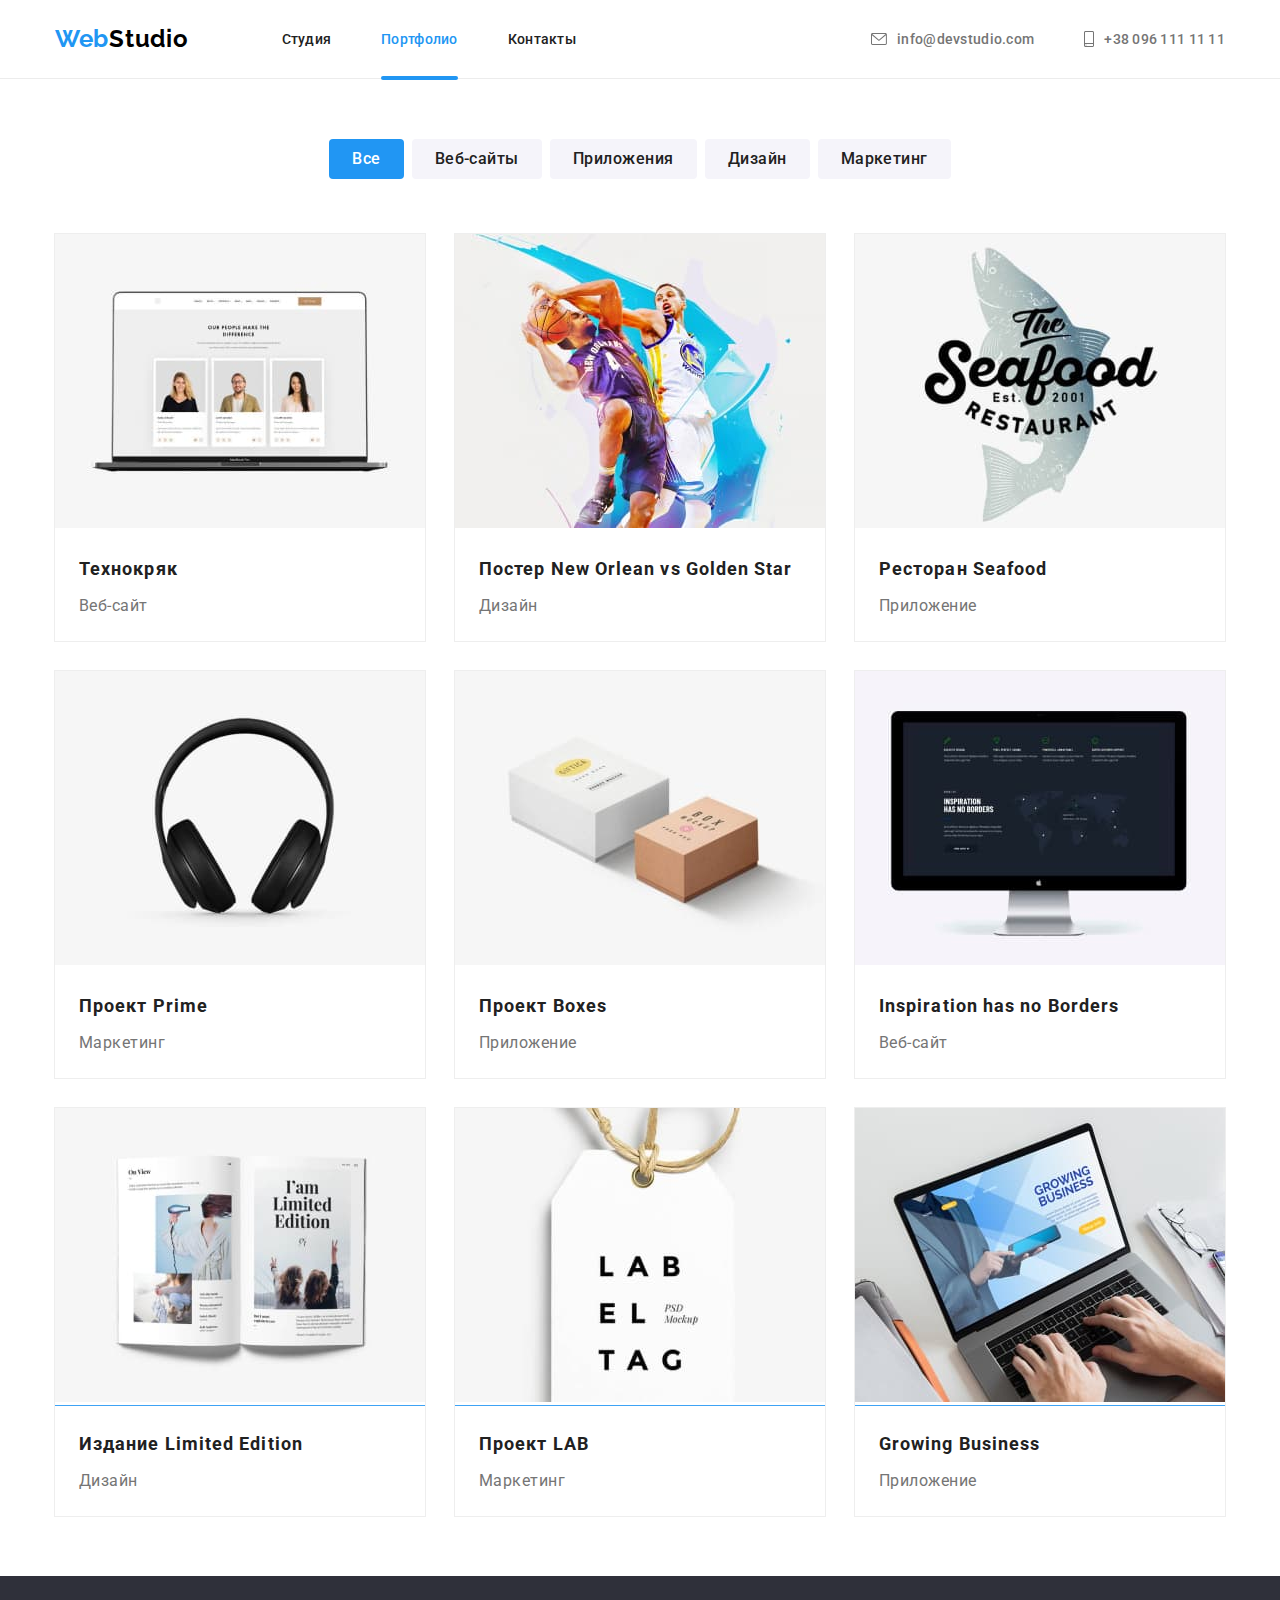
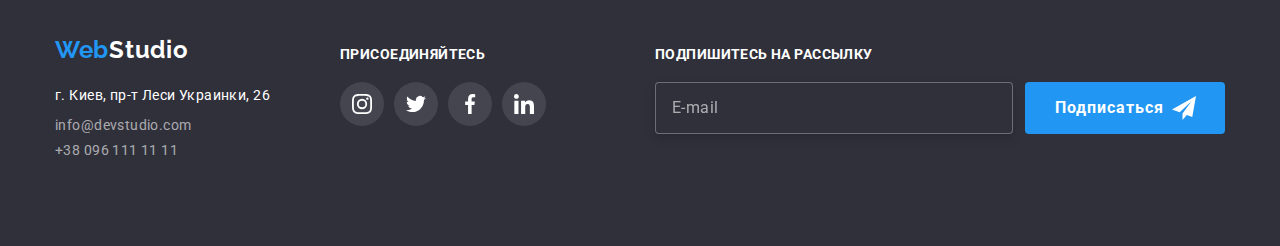
==== portfolio.html @ e80cbb77 "Д/р №8" ====
<!DOCTYPE html>
<html lang="ru">
  <head>
    <meta charset="UTF-8" />
    <meta name="viewport" content="width=device-width, initial-scale=1.0" />
    <link
      href="https://fonts.googleapis.com/css2?family=Raleway:wght@700&family=Roboto:wght@400;500;700;900&display=swap"
      rel="stylesheet"
    />
    <link
      rel="stylesheet"
      href="https://cdnjs.cloudflare.com/ajax/libs/modern-normalize/0.6.0/modern-normalize.min.css"
    />
    <link rel="stylesheet" href="./css/portfolio.min.css" />
    <title>Портфолио</title>
  </head>

  <body>
    <!--HEADER-->
    <header class="header portfolio-header">
      <div class="page-header">
        <div class="container">
          <nav class="main-nav">
            <a class="logo link" href="./index.html" aria-label="Логотип веб студии"><span>Web</span>Studio</a>
            <button type="button" class="menu-button" aria-expanded="false" aria-controls="menu-container" data-menu-button>
              <svg class="menu-button-svg" width="24" height="16" aria-label="Переключатель мобильного меню">
                <use class="icon-cross" href="./images/symbol-defs.svg#icon-close_mbtn"></use>
                <use class="icon-menu" href="./images/symbol-defs.svg#icon-menu_mbtn"></use>
              </svg>
            </button>
            <div class="menu-container" id="menu-container" data-menu>
              <ul class="nav list">
                <li class="nav-item">
                  <a class="nav-link link " href="./index.html">Студия</a>
                </li>
                <li class="nav-item">
                  <a class="nav-link link current" href="">Портфолио</a>
                </li>
                <li class="nav-item">
                  <a class="nav-link link" href="">Контакты</a>
                </li>
              </ul>
    
              <address class="address-container">
                <ul class="address list">
                  <li class="address-item">
                    <a class="address-link link" href="mailto:info@devstudio.com">
                      <svg class="icon" width="16" height="12">
                        <use href="./images/symbol-defs.svg#icon-envelope"></use>
                      </svg>
                      info@devstudio.com</a>
                  </li>
                  <li class="address-item">
                    <a class="address-tel link" href="tel:++380961111111">
                      <svg class="icon" width="10" height="16">
                        <use href="./images/symbol-defs.svg#icon-smartphone"></use>
                      </svg>
                      +38 096 111 11 11</a>
                  </li>
                </ul>
              </address>
            </div>
          </nav>
        </div>
      </div>
    </header>
    <main>
      <section class="filter-section">
        <!-- FILTER -->
        <div class="container">
          <ul class="filter list">
            <li class="filter-item">
              <button
                class="portfolio-filter-button btn filter-active"
                type="button"
              >
                Все
              </button>
            </li>
            <li class="filter-item">
              <button class="portfolio-filter-button btn" type="button">
                Веб-сайты
              </button>
            </li>
            <li class="filter-item">
              <button class="portfolio-filter-button btn" type="button">
                Приложения
              </button>
            </li>
            <li class="filter-item">
              <button class="portfolio-filter-button btn" type="button">
                Дизайн
              </button>
            </li>
            <li class="filter-item">
              <button class="portfolio-filter-button btn" type="button">
                Маркетинг
              </button>
            </li>
          </ul>

          <!-- PORTFOLIO PROJECTS -->

          <ul class="portfolio-list list">
            <li class="portfolio-item">
              <a class="portfolio-link link " href="">
                <div class="portfolio-thumb">
                  <picture>
                    <source srcset="./images/portfolio/img_1-desctop.jpg 1x, ./images/portfolio/img_1-desctop@2x.jpg 2x"
                      media="(min-width: 1200px)">
                   <source srcset="./images/portfolio/img_1-tablet.jpg 1x, ./images/portfolio/img_1-tablet@2x.jpg 2x" media="(min-width: 768px)">
                   <source srcset="./images/portfolio/img_1-mobile.jpg 1x, ./images/portfolio/img_1-mobile@2x.jpg 2x" media="(max-width:768px)">
                    <img  src="./images/portfolio/img_1-mobile.jpg" alt="На мониторе компъютера открыта страница веб-сайта">
                  </picture>
                   <p class="portfolio-overlay">
                    Технокряк это современная площадка распространения
                    коронавируса. Компании используют эту платформу для
                    цифрового шпионажа и атак на защищённые сервера конкурентов.
                  </p>
                </div>
                <div class="project-name">
                  <h2 class="portfolio-project-title">Технокряк</h2>
                  <p class="portfolio-project-description">Веб-сайт</p>
                </div>
              </a>
            </li>
            <li class="portfolio-item">
              <a class=" portfolio-link link" href="">
                <div class="portfolio-thumb">
                  <picture>
                    <source srcset="./images/portfolio/img_2-desctop.jpg 1x, ./images/portfolio/img_2-desctop@2x.jpg 2x"
                      media="(min-width: 1200px)">
                  <source srcset="./images/portfolio/img_2-tablet.jpg 1x, ./images/portfolio/img_2-tablet@2x.jpg 2x"
                      media="(min-width: 768px)">
                  <source srcset="./images/portfolio/img_2-mobile.jpg 1x, ./images/portfolio/img_2-mobile@2x.jpg 2x"
                      media="(max-width:768px)">
                    <img  src="./images/portfolio/img_2-mobile.jpg"
                      alt="Два баскетболиста играют мячом">
                  </picture>
                   <p class="portfolio-overlay">
                    Технокряк это современная площадка распространения
                    коронавируса. Компании используют эту платформу для
                    цифрового шпионажа и атак на защищённые сервера конкурентов.
                  </p>
                </div>
                <div class="project-name">
                  <h2 class="portfolio-project-title">
                    Постер <span lang="en">New Orlean vs Golden Star</span>
                  </h2>
                  <p class="portfolio-project-description">Дизайн</p>
                </div>
              </a>
            </li>
            <li class="portfolio-item">
              <a class=" portfolio-link link" href="">
                <div class="portfolio-thumb">
                  <picture>
                    <source srcset="./images/portfolio/img_3-desctop.jpg 1x, ./images/portfolio/img_3-desctop@2x.jpg 2x"
                      media="(min-width: 1200px)">
                   <source srcset="./images/portfolio/img_3-tablet.jpg 1x, ./images/portfolio/img_3-tablet@2x.jpg 2x"
                      media="(min-width: 768px)">
                   <source srcset="./images/portfolio/img_3-mobile.jpg 1x, ./images/portfolio/img_3-mobile@2x.jpg 2x"
                      media="(max-width:768px)">
                    <img  src="./images/portfolio/img_3-mobile.jpg" alt="Логотип ресторана Морепродукты">
                  </picture>
                  <p class="portfolio-overlay">
                    Технокряк это современная площадка распространения
                    коронавируса. Компании используют эту платформу для
                    цифрового шпионажа и атак на защищённые сервера конкурентов.
                  </p>
                </div>
                <div class="project-name">
                  <h2 class="portfolio-project-title">
                    Ресторан <span lang="en">Seafood</span>
                  </h2>
                  <p class="portfolio-project-description">Приложение</p>
                </div>
              </a>
            </li>
            <li class="portfolio-item">
              <a class=" portfolio-link link" href="">
                <div class="portfolio-thumb">
                  <picture>
                    <source srcset="./images/portfolio/img_4-desctop.jpg 1x, ./images/portfolio/img_4-desctop@2x.jpg 2x"
                      media="(min-width: 1200px)">
                    <source srcset="./images/portfolio/img_4-tablet.jpg 1x, ./images/portfolio/img_4-tablet@2x.jpg 2x"
                      media="(min-width: 768px)">
                    <source srcset="./images/portfolio/img_4-mobile.jpg 1x, ./images/portfolio/img_4-mobile@2x.jpg 2x"
                      media="(max-width:768px)">
                    <img  src="./images/portfolio/img_4-mobile.jpg" alt="Наушники">
                  </picture>
                  <p class="portfolio-overlay">
                    Технокряк это современная площадка распространения
                    коронавируса. Компании используют эту платформу для
                    цифрового шпионажа и атак на защищённые сервера конкурентов.
                  </p>
                </div>
                <div class="project-name">
                  <h2 class="portfolio-project-title">
                    Проект <span lang="en">Prime</span>
                  </h2>
                  <p class="portfolio-project-description">Маркетинг</p>
                </div>
              </a>
            </li>
            <li class="portfolio-item">
              <a class=" portfolio-link link" href="">
                <div class="portfolio-thumb">
                  <picture>
                    <source srcset="./images/portfolio/img_5-desctop.jpg 1x, ./images/portfolio/img_5-desctop@2x.jpg 2x"
                      media="(min-width: 1200px)">
                  <source srcset="./images/portfolio/img_5-tablet.jpg 1x, ./images/portfolio/img_5-tablet@2x.jpg 2x"
                      media="(min-width: 768px)">
                   <source srcset="./images/portfolio/img_5-mobile.jpg 1x, ./images/portfolio/img_5-mobile@2x.jpg 2x"
                      media="(max-width:768px)">
                    <img  src="./images/portfolio/img_5-mobile.jpg" alt="Одна белая коробка и одна бежевая коробка">
                  </picture>
                  <p class="portfolio-overlay">
                    Технокряк это современная площадка распространения
                    коронавируса. Компании используют эту платформу для
                    цифрового шпионажа и атак на защищённые сервера конкурентов.
                  </p>
                </div>
                <div class="project-name">
                  <h2 class="portfolio-project-title">
                    Проект <span lang="en">Boxes</span>
                  </h2>
                  <p class="portfolio-project-description">Приложение</p>
                </div>
              </a>
            </li>
            <li class="portfolio-item">
              <a class=" portfolio-link link" href="">
                <div class="portfolio-thumb">
                  <picture>
                    <source srcset="./images/portfolio/img_6-desctop.jpg 1x, ./images/portfolio/img_6-desctop@2x.jpg 2x"
                      media="(min-width: 1200px)">
                   <source srcset="./images/portfolio/img_6-tablet.jpg 1x, ./images/portfolio/img_6-tablet@2x.jpg 2x"
                      media="(min-width: 768px)">
                    <source srcset="./images/portfolio/img_6-mobile.jpg 1x, ./images/portfolio/img_6-mobile@2x.jpg 2x"
                      media="(max-width:768px)">
                    <img  src="./images/portfolio/img_6-mobile.jpg" alt="На мониторе открыта страница веб-сайта Вдохновение не имеет границ">
                  </picture>
                  <p class="portfolio-overlay">
                    Технокряк это современная площадка распространения
                    коронавируса. Компании используют эту платформу для
                    цифрового шпионажа и атак на защищённые сервера конкурентов.
                  </p>
                </div>
                <div class="project-name">
                  <h2 class="portfolio-project-title">
                    <span lang="en">Inspiration has no Borders</span>
                  </h2>
                  <p class="portfolio-project-description">Веб-сайт</p>
                </div>
              </a>
            </li>
            <li class="portfolio-item">
              <a class=" portfolio-link link" href="">
                <div class="portfolio-thumb">
                  <picture>
                    <source srcset="./images/portfolio/img_7-desctop.jpg 1x, ./images/portfolio/img_7-desctop@2x.jpg 2x"
                      media="(min-width: 1200px)">
                  <source srcset="./images/portfolio/img_7-tablet.jpg 1x, ./images/portfolio/img_7-tablet@2x.jpg 2x"
                      media="(min-width: 768px)">
                     <source srcset="./images/portfolio/img_7-mobile.jpg 1x, ./images/portfolio/img_7-mobile@2x.jpg 2x"
                      media="(max-width:768px)">
                    <img  src="./images/portfolio/img_7-mobile.jpg"
                      alt="Фотография журнала Лимитид Эдишин">
                  </picture>
                 <p class="portfolio-overlay">
                    Технокряк это современная площадка распространения
                    коронавируса. Компании используют эту платформу для
                    цифрового шпионажа и атак на защищённые сервера конкурентов.
                  </p>
                </div>
                <div class="project-name">
                  <h2 class="portfolio-project-title">
                    Издание <span lang="en">Limited Edition</span>
                  </h2>
                  <p class="portfolio-project-description">Дизайн</p>
                </div>
              </a>
            </li>
            <li class="portfolio-item">
              <a class=" portfolio-link link" href="">
                <div class="portfolio-thumb">
                  <picture>
                    <source srcset="./images/portfolio/img_8-desctop.jpg 1x, ./images/portfolio/img_8-desctop@2x.jpg 2x"
                      media="(min-width: 1200px)">
                 <source srcset="./images/portfolio/img_8-tablet.jpg 1x, ./images/portfolio/img_8-tablet@2x.jpg 2x"
                      media="(min-width: 768px)">
                 <source srcset="./images/portfolio/img_8-mobile.jpg 1x, ./images/portfolio/img_8-mobile@2x.jpg 2x"
                      media="(max-width:768px)">
                    <img  src="./images/portfolio/img_8-mobile.jpg" alt="Фото ярлыка">
                  </picture>
                 <p class="portfolio-overlay">
                    Технокряк это современная площадка распространения
                    коронавируса. Компании используют эту платформу для
                    цифрового шпионажа и атак на защищённые сервера конкурентов.
                  </p>
                </div>
                <div class="project-name">
                  <h2 class="portfolio-project-title">
                    Проект <span lang="en">LAB</span>
                  </h2>
                  <p class="portfolio-project-description">Маркетинг</p>
                </div>
              </a>
            </li>
            <li class="portfolio-item">
              <a class=" portfolio-link link" href="">
                <div class="portfolio-thumb">
                  <picture>
                    <source srcset="./images/portfolio/img_9-desctop.jpg 1x, ./images/portfolio/img_9-desctop@2x.jpg 2x"
                      media="(min-width: 1200px)">
                     <source srcset="./images/portfolio/img_9-tablet.jpg 1x, ./images/portfolio/img_9-tablet@2x.jpg 2x"
                      media="(min-width: 768px)">
                      <source srcset="./images/portfolio/img_9-mobile.jpg 1x, ./images/portfolio/img_9-mobile@2x.jpg 2x"
                      media="(max-width:768px)">
                    <img  src="./images/portfolio/img_9-mobile.jpg" alt="На мониторе компъютера открыто приложение Растущий бизнес">
                  </picture>
                  <p class="portfolio-overlay">
                    Технокряк это современная площадка распространения
                    коронавируса. Компании используют эту платформу для
                    цифрового шпионажа и атак на защищённые сервера конкурентов.
                  </p>
                </div>
                <div class="project-name">
                  <h2 class="portfolio-project-title">
                    <span lang="en">Growing Business</span>
                  </h2>
                  <p class="portfolio-project-description">Приложение</p>
                </div>
              </a>
            </li>
          </ul>
        </div>
      </section>
    </main>
    <!--FOOTER-->
  <footer>
    <div class="container">
      <div class="footer-div">
        <div class="footer-nav-link">
          <div class="footer-nav">
            <a class="logo link dark-theme" href="./index.html" aria-label="Логотип веб студии"><span>Web</span>Studio</a>
            <address>
              <ul class="address list">
                <li class="address-item">
                  <a class="footer-link link" href="https://goo.gl/maps/gXveK7PFbbYiNWqy9" target="_blank">г. Киев, пр-т
                    Леси Украинки, 26</a>
                </li>
                <li class="address-item">
                  <a class="footer-link-mail link" href="mailto:info@devstudio.com">info@devstudio.com</a>
                </li>
                <li class="address-item">
                  <a class="footer-link-tel link" href="tel:++380961111111">+38 096 111 11 11</a>
                </li>
              </ul>
            </address>
          </div>
          <div class="footer-div-link">
            <p class="footer-description">присоединяйтесь</p>
            <ul class="social-list list">
              <li class="social-item">
                <a class="social-link" href="">
                  <svg width="20" height="20">
                    <use href="./images/symbol-defs.svg#icon-instagram"></use>
                  </svg>
                </a>
              </li>
              <li class="social-item">
                <a class="social-link" href="">
                  <svg width="20" height="20">
                    <use href="./images/symbol-defs.svg#icon-twitter"></use>
                  </svg>
                </a>
              </li>
              <li class="social-item">
                <a class="social-link" href="">
                  <svg width="20" height="20">
                    <use href="./images/symbol-defs.svg#icon-facebook"></use>
                  </svg>
                </a>
              </li>
              <li class="social-item">
                <a class="social-link" href="">
                  <svg width="20" height="20">
                    <use href="./images/symbol-defs.svg#icon-linkedin"></use>
                  </svg>
                </a>
              </li>
            </ul>
          </div>
        </div>
        <div class="footer-div-form">
          <p class="footer-description">Подпишитесь на рассылку</p>
          <form class="footer-form">
            <label class="footer-email-label">
              <input type="email" class="footer-form-email" name="mail" placeholder="E-mail" required /></label>
            <button class="footer-button btn" type="submit">
              Подписаться
              <svg class="footer-button-svg" width="24" height="24">
                <use href="./images/symbol-defs.svg#icon-icon-send"></use>
              </svg>
            </button>
          </form>
        </div>
      </div>
    </div>
  </footer>
    <script src="./js/menu.js"></script>
 
  </body>
</html>
---- css/portfolio.min.css ----
.visually-hidden{position:absolute;width:1px;height:1px;margin:-1px;border:0;padding:0;clip:rect(0 0 0 0);overflow:hidden}*,*::before,*::after{margin:0;padding:0}body{background-color:#fff;color:#757575;font-family:"Roboto",sans-serif;font-style:normal;letter-spacing:0.03em;font-size:14px;min-width:480px}.list{list-style:none;margin:0}.link{text-decoration:none}.address{font-style:normal}.backdrop.is-hidden{opacity:0;pointer-events:none;visibility:hidden}.container{padding-right:15px;padding-left:15px;margin:0 auto}@media screen and (min-width: 480px){.container{width:480px}}@media screen and (min-width: 768px){.container{width:768px}}@media screen and (min-width: 1200px){.container{min-width:1200px}}.logo{color:#000;font-family:"Raleway",sans-serif;font-weight:700;font-size:24px;line-height:1.177;letter-spacing:0.03em;transition:color 250ms cubic-bezier(0.4, 0, 0.2, 1)}@media screen and (max-width: 1199px){.logo{padding:16px 0px}}.logo:hover{color:#2196f3}.logo span{color:#2196f3}.menu-button{display:flex;margin:0;padding:10px 8px;width:40px;height:40px;border:none;justify-content:center;align-items:center;background-color:transparent}@media screen and (min-width: 768px){.menu-button{display:none}}.menu-button:hover .menu-button-svg{fill:#2196f3}.menu-button .icon-cross{display:none}.menu-button.is-open .icon-cross{display:block}.menu-button.is-open .icon-menu{display:none}.menu-container{background-color:#fff}@media screen and (max-width: 767px){.menu-container{display:none;position:absolute;top:100%;left:0;width:100%}.menu-container.is-open{display:block;text-align:center;padding-top:60px;padding-bottom:60px;z-index:1;border-top:1px solid #ececec;box-shadow:0px 4px 8px rgba(0,0,0,0.04),0px 2px 4px rgba(0,0,0,0.08),0px 1px 3px rgba(0,0,0,0.16)}}@media screen and (min-width: 768px){.menu-container{display:flex;justify-content:space-between;flex-grow:1}}.social-list{display:flex;justify-content:center;align-items:center}.footer-div .social-list{padding:0;margin:0}.social-item:not(:last-child){margin-right:10px}.footer-div .social-item{--color4: #fff;background-color:rgba(255,255,255,0.1);border-radius:50%;margin-bottom:60px}.social-link{display:flex;justify-content:center;align-items:center;cursor:pointer;width:44px;height:44px;padding:12px;border-radius:50%;transition:background-color 250ms cubic-bezier(0.4, 0, 0.2, 1)}.social-link:hover,.social-link:focus{background-color:#2196f3;--color4: #fff}.btn{display:inline-block;border:1px solid transparent;border-radius:4px;font-family:"Roboto",sans-serif;font-style:normal;font-size:16px;text-align:center;cursor:pointer}.hero-button{padding:10px 32px}.hero-button,.footer-button,.modal-button{min-width:200px;color:#fff;background-color:#2196f3;font-weight:700;line-height:1.875;letter-spacing:0.06em}.footer-button{padding:10px 28px 10px 29px;position:relative;text-align:left}.footer-button-svg{position:absolute;top:13px;right:28px}.modal-button{padding:10px 55px 10px 56px;border:none;box-shadow:0px 4px 4px rgba(0,0,0,0.15)}.portfolio-filter-button{padding:6px 22px;color:#212121;background-color:#f5f4fa;font-weight:500;line-height:1.625;text-align:center;letter-spacing:0.03em;transition:background-color 250ms cubic-bezier(0.4, 0, 0.2, 1),color 250ms cubic-bezier(0.4, 0, 0.2, 1)}.portfolio-filter-button:hover,.portfolio-filter-button:focus{color:#fff;background-color:#2196f3}.filter-active{color:#fff;background-color:#2196f3}.portfolio-header{border-bottom:1px solid #ececec}.page-header{position:relative}@media screen and (min-width: 768px){.page-header{display:flex;padding-bottom:10px;padding-top:10px}}@media screen and (min-width: 1200px){.page-header{padding-bottom:25px;padding-top:25px}}.main-nav{display:flex;justify-content:space-between;align-items:center}@media screen and (min-width: 768px){.nav{display:flex;align-items:center;margin-left:88px}}@media screen and (min-width: 768px) and (min-width: 1199px){.nav{margin-left:93px}}.nav-link{position:relative;color:#212121;font-weight:500;line-height:1.177;letter-spacing:0.02em;transition:color 250ms cubic-bezier(0.4, 0, 0.2, 1)}.nav-link:focus,.nav-link:hover{color:#2196f3;--color3: #2196f3}@media screen and (max-width: 767px){.nav-link{font-size:18px}}@media screen and (min-width: 768px){.nav-link{font-size:14px}}@media screen and (max-width: 767px){.nav-item{margin-bottom:40px}.nav-item:last-child{margin-bottom:0}}@media screen and (min-width: 768px){.nav-item{margin-right:50px}.nav-item:last-child{margin-right:0}}@media screen and (max-width: 767px){.address-container{padding-top:60px}}@media screen and (max-width: 767px){.address-item{margin-bottom:16px}.address-item:last-child{margin-bottom:0}}@media screen and (min-width: 768px) and (max-width: 1199px){.address-item:not(:last-child){margin-bottom:10px}}.icon{margin-right:10px}.nav-link.current::after{content:'';position:absolute;left:0;bottom:0;display:block;width:100%;height:4px;background-color:#2196f3;border-radius:2px}@media screen and (min-width: 768px){.nav-link.current::after{top:45px}}.nav .link.current{color:#2196f3;--color3: #2196f3}@media screen and (min-width: 1199px){.address-container{margin-left:auto}.page-header .address{font-style:normal;display:flex}.page-header .address-item+.address-item{margin-left:50px}.footer-div .address-item:not(:last-child){margin-bottom:9px}}.address-link,.address-tel{color:#757575;font-weight:500;line-height:1.177;letter-spacing:0.02em;transition:color 250ms cubic-bezier(0.4, 0, 0.2, 1)}@media screen and (min-width: 1199px){.address-link,.address-tel{display:flex;align-items:center}}.address-link:focus,.address-link:hover,.address-tel:focus,.address-tel:hover{color:#2196f3;--color3: #2196f3}@media screen and (max-width: 767px){.address-link,.address-tel{font-size:18px}}@media screen and (min-width: 768px) and (max-width: 1199px){.address-link,.address-tel{font-size:12px}}.filter-section{padding-top:60px}.filter{display:flex;flex-wrap:wrap;margin-bottom:40px}@media screen and (min-width: 768px){.filter{justify-content:center}}.filter-item:not(:last-child){margin-right:8px}.filter-item{margin-bottom:15px}.filter-item:last-child,.filter-item:nth-last-child(2){margin-bottom:0}.filter-section{padding-top:60px;padding-bottom:60px}.portfolio-list{text-align:center}@media screen and (min-width: 768px){.portfolio-list{display:flex;flex-wrap:wrap;justify-content:space-between}}@media screen and (min-width: 768px) and (min-width: 768px) and (max-width: 1199px){.portfolio-list{margin:-15px}}.portfolio-thumb{position:relative;overflow:hidden}.portfolio-item{outline:1px solid #eee}@media screen and (max-width: 768px){.portfolio-item:not(:last-child){margin-bottom:30px}}@media screen and (min-width: 768px) and (max-width: 1199px){.portfolio-item{flex-basis:calc((100% - 4 * 15px) / 2);margin:15px}}@media screen and (min-width: 1200px){.portfolio-item:not(:nth-child(3n)){margin-right:30px}.portfolio-item:not(:nth-last-child(-n+3)){margin-bottom:30px}}.portfolio-project-title{margin-bottom:4px;color:#212121;font-weight:700;font-size:18px;line-height:2;letter-spacing:0.06em}.portfolio-project-description{color:#757575;font-weight:400;font-size:16px;line-height:1.875;letter-spacing:0.03em}.portfolio-overlay{position:absolute;left:0;bottom:0;display:block;width:100%;height:102%;background-color:rgba(33,150,243,0.9);padding:63px 24px;font-size:18px;line-height:1.556;letter-spacing:0.03em;color:#fff;transform:translateY(100%);transition:transform 500ms cubic-bezier(0.4, 0, 0.2, 1),opacity 250ms cubic-bezier(0.4, 0, 0.2, 1)}.portfolio-link{display:block;transition:box-shadow 250ms cubic-bezier(0.4, 0, 0.2, 1)}.portfolio-link:hover,.portfolio-link:focus{box-shadow:0px 1px 1px rgba(0,0,0,0.12),0px 4px 4px rgba(0,0,0,0.06),1px 4px 6px rgba(0,0,0,0.16)}.portfolio-link:hover .portfolio-overlay{transform:translateY(0)}.project-name{text-align:left;padding:20px 24px}footer{background-color:#2f303a}.footer-div{text-align:center;padding-top:60px;padding-bottom:60px}@media screen and (min-width: 1200px){.footer-div{display:flex}}.footer-div .logo{display:inline-block;margin-bottom:20px}@media screen and (max-width: 1199px){.footer-nav{padding-bottom:60px}}@media screen and (min-width: 1200px){.footer-nav{margin-right:70px}}.dark-theme{color:#fff}.footer-div-link{padding-top:10px}@media screen and (min-width: 768px) and (max-width: 1199px){.footer-div-link{padding-top:30px}}.footer-link{color:#fff;font-weight:400;line-height:1.714;transition:color 250ms cubic-bezier(0.4, 0, 0.2, 1)}.footer-link:hover,.footer-link:focus{color:#2196f3}.footer-link-mail,.footer-link-tel{color:rgba(255,255,255,0.6);transition:color 250ms cubic-bezier(0.4, 0, 0.2, 1)}.footer-link-mail:hover,.footer-link-mail:focus,.footer-link-tel:hover,.footer-link-tel:focus{color:#2196f3}.footer-description{font-weight:700;font-size:14px;line-height:1.143;letter-spacing:0.03em;text-transform:uppercase;color:#fff;margin-bottom:20px}@media screen and (min-width: 1200px){.footer-description{text-align:left}}@media screen and (min-width: 1200px){.footer-div-form{margin-left:auto;padding-top:10px}.footer-form{display:flex;align-items:center}}.footer-form-email{padding:15px 16px;width:358px;background-color:#2f303a;border:1px solid rgba(255,255,255,0.3);filter:drop-shadow(0px 4px 4px rgba(0,0,0,0.15));border-radius:4px;margin-right:12px;font-size:16px;line-height:1.25;letter-spacing:0.03em;color:rgba(255,255,255,0.6)}.footer-form-email::placeholder{color:rgba(255,255,255,0.6);font-size:16px}.footer-email-label{display:block}@media screen and (max-width: 1200px){.footer-email-label{margin-bottom:20px}}@media screen and (min-width: 768px){.footer-nav-link{display:flex;justify-content:space-between}}@media screen and (min-width: 768px) and (max-width: 1199px){.footer-nav-link{padding:0px 70px}}@media screen and (min-width: 1200px){.footer-nav-link{text-align:left}}
/*# sourceMappingURL=portfolio.min.css.map */
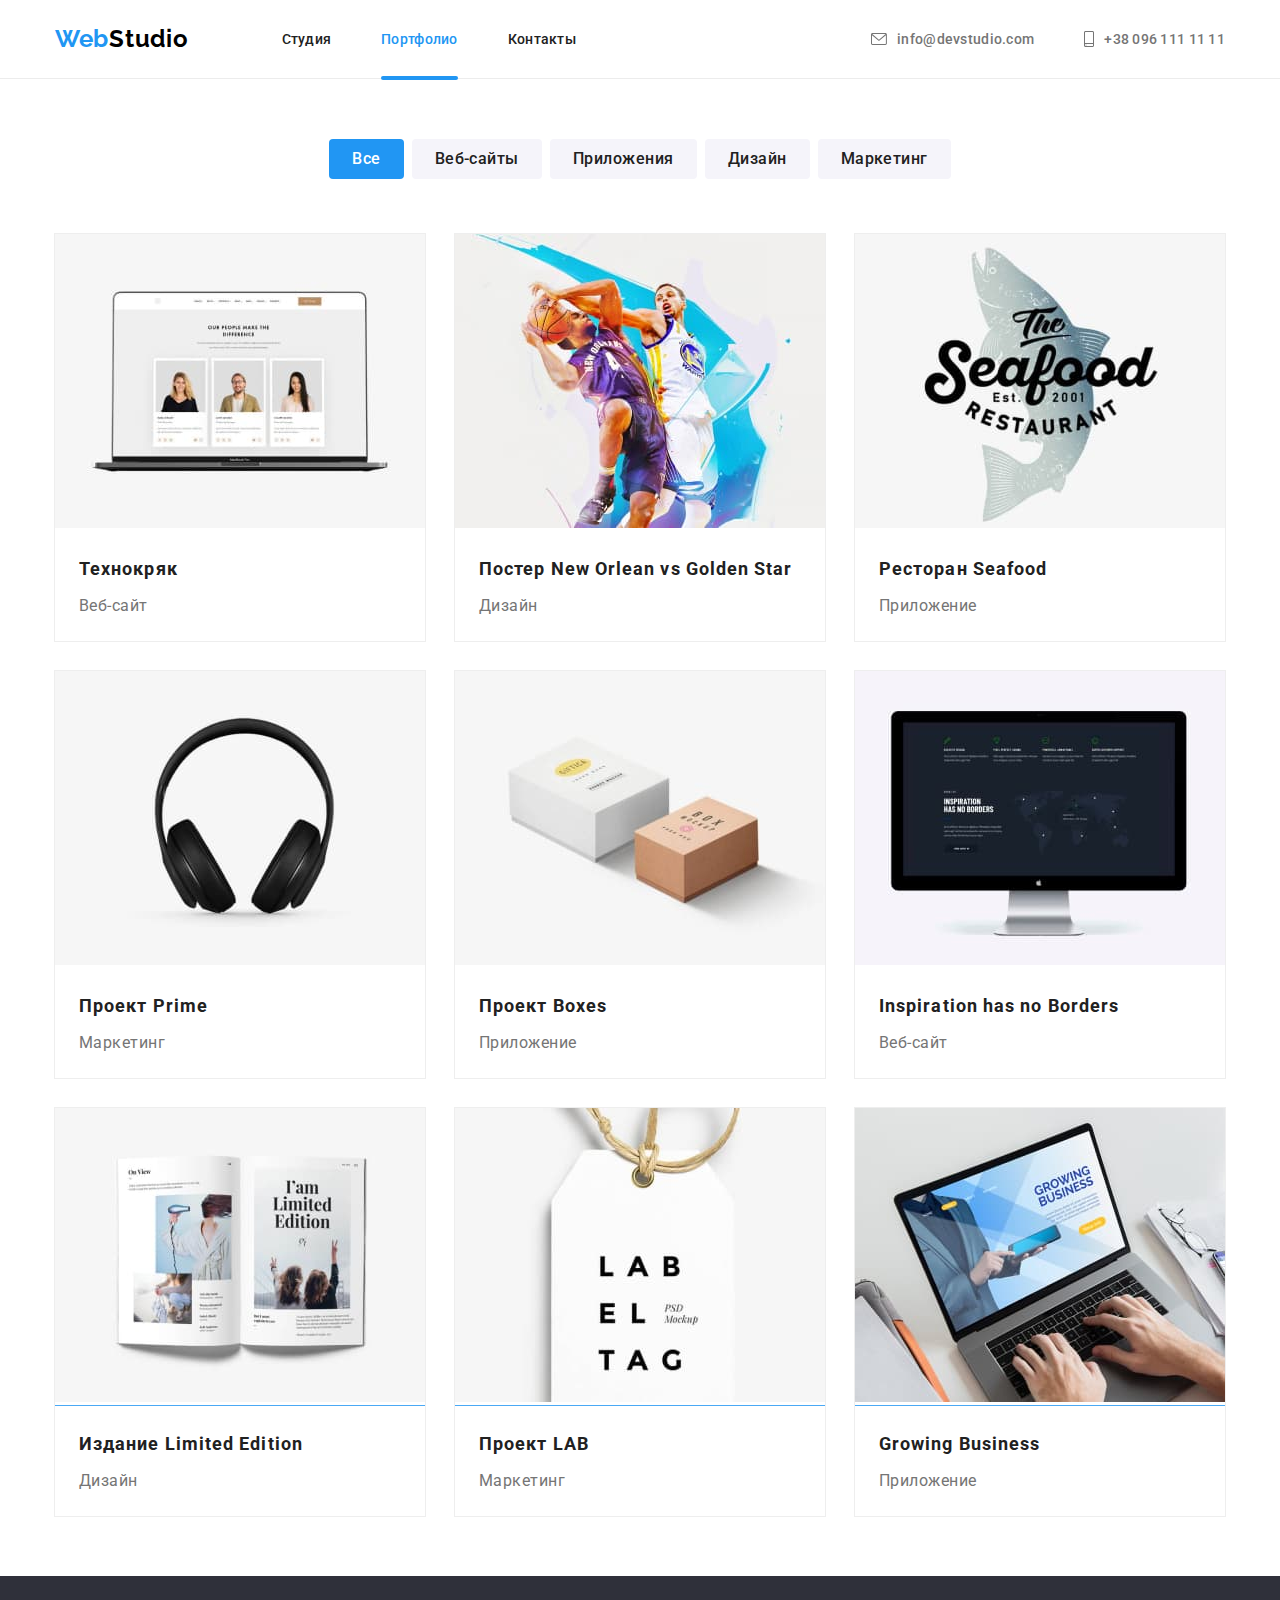
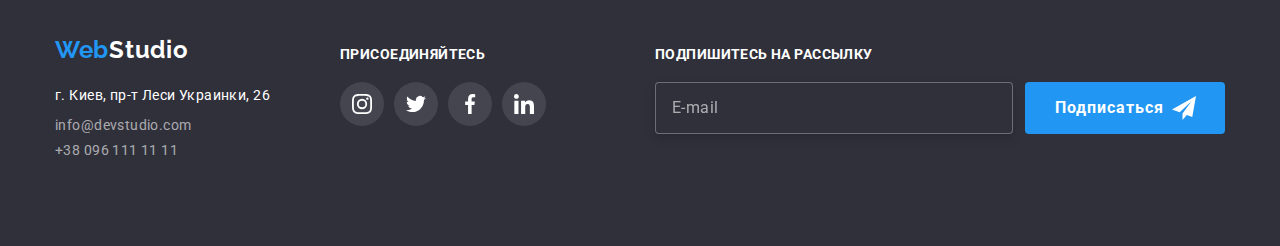
==== commit c94378d0: "Исправление ошибок в д/р №8" ====
--- a/portfolio.html
+++ b/portfolio.html
@@ -110,7 +110,7 @@
                       media="(min-width: 1200px)">
                    <source srcset="./images/portfolio/img_1-tablet.jpg 1x, ./images/portfolio/img_1-tablet@2x.jpg 2x" media="(min-width: 768px)">
                    <source srcset="./images/portfolio/img_1-mobile.jpg 1x, ./images/portfolio/img_1-mobile@2x.jpg 2x" media="(max-width:768px)">
-                    <img  src="./images/portfolio/img_1-mobile.jpg" alt="На мониторе компъютера открыта страница веб-сайта">
+                    <img  class="portfilio-img" src="./images/portfolio/img_1-mobile.jpg" alt="На мониторе компъютера открыта страница веб-сайта">
                   </picture>
                    <p class="portfolio-overlay">
                     Технокряк это современная площадка распространения
@@ -134,7 +134,7 @@
                       media="(min-width: 768px)">
                   <source srcset="./images/portfolio/img_2-mobile.jpg 1x, ./images/portfolio/img_2-mobile@2x.jpg 2x"
                       media="(max-width:768px)">
-                    <img  src="./images/portfolio/img_2-mobile.jpg"
+                    <img  class="portfilio-img" src="./images/portfolio/img_2-mobile.jpg"
                       alt="Два баскетболиста играют мячом">
                   </picture>
                    <p class="portfolio-overlay">
@@ -161,7 +161,7 @@
                       media="(min-width: 768px)">
                    <source srcset="./images/portfolio/img_3-mobile.jpg 1x, ./images/portfolio/img_3-mobile@2x.jpg 2x"
                       media="(max-width:768px)">
-                    <img  src="./images/portfolio/img_3-mobile.jpg" alt="Логотип ресторана Морепродукты">
+                    <img  class="portfilio-img" src="./images/portfolio/img_3-mobile.jpg" alt="Логотип ресторана Морепродукты">
                   </picture>
                   <p class="portfolio-overlay">
                     Технокряк это современная площадка распространения
@@ -187,7 +187,7 @@
                       media="(min-width: 768px)">
                     <source srcset="./images/portfolio/img_4-mobile.jpg 1x, ./images/portfolio/img_4-mobile@2x.jpg 2x"
                       media="(max-width:768px)">
-                    <img  src="./images/portfolio/img_4-mobile.jpg" alt="Наушники">
+                    <img  class="portfilio-img" src="./images/portfolio/img_4-mobile.jpg" alt="Наушники">
                   </picture>
                   <p class="portfolio-overlay">
                     Технокряк это современная площадка распространения
@@ -213,7 +213,7 @@
                       media="(min-width: 768px)">
                    <source srcset="./images/portfolio/img_5-mobile.jpg 1x, ./images/portfolio/img_5-mobile@2x.jpg 2x"
                       media="(max-width:768px)">
-                    <img  src="./images/portfolio/img_5-mobile.jpg" alt="Одна белая коробка и одна бежевая коробка">
+                    <img  class="portfilio-img" src="./images/portfolio/img_5-mobile.jpg" alt="Одна белая коробка и одна бежевая коробка">
                   </picture>
                   <p class="portfolio-overlay">
                     Технокряк это современная площадка распространения
@@ -239,7 +239,7 @@
                       media="(min-width: 768px)">
                     <source srcset="./images/portfolio/img_6-mobile.jpg 1x, ./images/portfolio/img_6-mobile@2x.jpg 2x"
                       media="(max-width:768px)">
-                    <img  src="./images/portfolio/img_6-mobile.jpg" alt="На мониторе открыта страница веб-сайта Вдохновение не имеет границ">
+                    <img  class="portfilio-img" src="./images/portfolio/img_6-mobile.jpg" alt="На мониторе открыта страница веб-сайта Вдохновение не имеет границ">
                   </picture>
                   <p class="portfolio-overlay">
                     Технокряк это современная площадка распространения
@@ -265,7 +265,7 @@
                       media="(min-width: 768px)">
                      <source srcset="./images/portfolio/img_7-mobile.jpg 1x, ./images/portfolio/img_7-mobile@2x.jpg 2x"
                       media="(max-width:768px)">
-                    <img  src="./images/portfolio/img_7-mobile.jpg"
+                    <img  class="portfilio-img" src="./images/portfolio/img_7-mobile.jpg"
                       alt="Фотография журнала Лимитид Эдишин">
                   </picture>
                  <p class="portfolio-overlay">
@@ -292,7 +292,7 @@
                       media="(min-width: 768px)">
                  <source srcset="./images/portfolio/img_8-mobile.jpg 1x, ./images/portfolio/img_8-mobile@2x.jpg 2x"
                       media="(max-width:768px)">
-                    <img  src="./images/portfolio/img_8-mobile.jpg" alt="Фото ярлыка">
+                    <img  class="portfilio-img" src="./images/portfolio/img_8-mobile.jpg" alt="Фото ярлыка">
                   </picture>
                  <p class="portfolio-overlay">
                     Технокряк это современная площадка распространения
@@ -318,7 +318,7 @@
                       media="(min-width: 768px)">
                       <source srcset="./images/portfolio/img_9-mobile.jpg 1x, ./images/portfolio/img_9-mobile@2x.jpg 2x"
                       media="(max-width:768px)">
-                    <img  src="./images/portfolio/img_9-mobile.jpg" alt="На мониторе компъютера открыто приложение Растущий бизнес">
+                    <img class="portfilio-img"  src="./images/portfolio/img_9-mobile.jpg" alt="На мониторе компъютера открыто приложение Растущий бизнес">
                   </picture>
                   <p class="portfolio-overlay">
                     Технокряк это современная площадка распространения
--- a/css/portfolio.min.css
+++ b/css/portfolio.min.css
@@ -1,2 +1,2 @@
-.visually-hidden{position:absolute;width:1px;height:1px;margin:-1px;border:0;padding:0;clip:rect(0 0 0 0);overflow:hidden}*,*::before,*::after{margin:0;padding:0}body{background-color:#fff;color:#757575;font-family:"Roboto",sans-serif;font-style:normal;letter-spacing:0.03em;font-size:14px;min-width:480px}.list{list-style:none;margin:0}.link{text-decoration:none}.address{font-style:normal}.backdrop.is-hidden{opacity:0;pointer-events:none;visibility:hidden}.container{padding-right:15px;padding-left:15px;margin:0 auto}@media screen and (min-width: 480px){.container{width:480px}}@media screen and (min-width: 768px){.container{width:768px}}@media screen and (min-width: 1200px){.container{min-width:1200px}}.logo{color:#000;font-family:"Raleway",sans-serif;font-weight:700;font-size:24px;line-height:1.177;letter-spacing:0.03em;transition:color 250ms cubic-bezier(0.4, 0, 0.2, 1)}@media screen and (max-width: 1199px){.logo{padding:16px 0px}}.logo:hover{color:#2196f3}.logo span{color:#2196f3}.menu-button{display:flex;margin:0;padding:10px 8px;width:40px;height:40px;border:none;justify-content:center;align-items:center;background-color:transparent}@media screen and (min-width: 768px){.menu-button{display:none}}.menu-button:hover .menu-button-svg{fill:#2196f3}.menu-button .icon-cross{display:none}.menu-button.is-open .icon-cross{display:block}.menu-button.is-open .icon-menu{display:none}.menu-container{background-color:#fff}@media screen and (max-width: 767px){.menu-container{display:none;position:absolute;top:100%;left:0;width:100%}.menu-container.is-open{display:block;text-align:center;padding-top:60px;padding-bottom:60px;z-index:1;border-top:1px solid #ececec;box-shadow:0px 4px 8px rgba(0,0,0,0.04),0px 2px 4px rgba(0,0,0,0.08),0px 1px 3px rgba(0,0,0,0.16)}}@media screen and (min-width: 768px){.menu-container{display:flex;justify-content:space-between;flex-grow:1}}.social-list{display:flex;justify-content:center;align-items:center}.footer-div .social-list{padding:0;margin:0}.social-item:not(:last-child){margin-right:10px}.footer-div .social-item{--color4: #fff;background-color:rgba(255,255,255,0.1);border-radius:50%;margin-bottom:60px}.social-link{display:flex;justify-content:center;align-items:center;cursor:pointer;width:44px;height:44px;padding:12px;border-radius:50%;transition:background-color 250ms cubic-bezier(0.4, 0, 0.2, 1)}.social-link:hover,.social-link:focus{background-color:#2196f3;--color4: #fff}.btn{display:inline-block;border:1px solid transparent;border-radius:4px;font-family:"Roboto",sans-serif;font-style:normal;font-size:16px;text-align:center;cursor:pointer}.hero-button{padding:10px 32px}.hero-button,.footer-button,.modal-button{min-width:200px;color:#fff;background-color:#2196f3;font-weight:700;line-height:1.875;letter-spacing:0.06em}.footer-button{padding:10px 28px 10px 29px;position:relative;text-align:left}.footer-button-svg{position:absolute;top:13px;right:28px}.modal-button{padding:10px 55px 10px 56px;border:none;box-shadow:0px 4px 4px rgba(0,0,0,0.15)}.portfolio-filter-button{padding:6px 22px;color:#212121;background-color:#f5f4fa;font-weight:500;line-height:1.625;text-align:center;letter-spacing:0.03em;transition:background-color 250ms cubic-bezier(0.4, 0, 0.2, 1),color 250ms cubic-bezier(0.4, 0, 0.2, 1)}.portfolio-filter-button:hover,.portfolio-filter-button:focus{color:#fff;background-color:#2196f3}.filter-active{color:#fff;background-color:#2196f3}.portfolio-header{border-bottom:1px solid #ececec}.page-header{position:relative}@media screen and (min-width: 768px){.page-header{display:flex;padding-bottom:10px;padding-top:10px}}@media screen and (min-width: 1200px){.page-header{padding-bottom:25px;padding-top:25px}}.main-nav{display:flex;justify-content:space-between;align-items:center}@media screen and (min-width: 768px){.nav{display:flex;align-items:center;margin-left:88px}}@media screen and (min-width: 768px) and (min-width: 1199px){.nav{margin-left:93px}}.nav-link{position:relative;color:#212121;font-weight:500;line-height:1.177;letter-spacing:0.02em;transition:color 250ms cubic-bezier(0.4, 0, 0.2, 1)}.nav-link:focus,.nav-link:hover{color:#2196f3;--color3: #2196f3}@media screen and (max-width: 767px){.nav-link{font-size:18px}}@media screen and (min-width: 768px){.nav-link{font-size:14px}}@media screen and (max-width: 767px){.nav-item{margin-bottom:40px}.nav-item:last-child{margin-bottom:0}}@media screen and (min-width: 768px){.nav-item{margin-right:50px}.nav-item:last-child{margin-right:0}}@media screen and (max-width: 767px){.address-container{padding-top:60px}}@media screen and (max-width: 767px){.address-item{margin-bottom:16px}.address-item:last-child{margin-bottom:0}}@media screen and (min-width: 768px) and (max-width: 1199px){.address-item:not(:last-child){margin-bottom:10px}}.icon{margin-right:10px}.nav-link.current::after{content:'';position:absolute;left:0;bottom:0;display:block;width:100%;height:4px;background-color:#2196f3;border-radius:2px}@media screen and (min-width: 768px){.nav-link.current::after{top:45px}}.nav .link.current{color:#2196f3;--color3: #2196f3}@media screen and (min-width: 1199px){.address-container{margin-left:auto}.page-header .address{font-style:normal;display:flex}.page-header .address-item+.address-item{margin-left:50px}.footer-div .address-item:not(:last-child){margin-bottom:9px}}.address-link,.address-tel{color:#757575;font-weight:500;line-height:1.177;letter-spacing:0.02em;transition:color 250ms cubic-bezier(0.4, 0, 0.2, 1)}@media screen and (min-width: 1199px){.address-link,.address-tel{display:flex;align-items:center}}.address-link:focus,.address-link:hover,.address-tel:focus,.address-tel:hover{color:#2196f3;--color3: #2196f3}@media screen and (max-width: 767px){.address-link,.address-tel{font-size:18px}}@media screen and (min-width: 768px) and (max-width: 1199px){.address-link,.address-tel{font-size:12px}}.filter-section{padding-top:60px}.filter{display:flex;flex-wrap:wrap;margin-bottom:40px}@media screen and (min-width: 768px){.filter{justify-content:center}}.filter-item:not(:last-child){margin-right:8px}.filter-item{margin-bottom:15px}.filter-item:last-child,.filter-item:nth-last-child(2){margin-bottom:0}.filter-section{padding-top:60px;padding-bottom:60px}.portfolio-list{text-align:center}@media screen and (min-width: 768px){.portfolio-list{display:flex;flex-wrap:wrap;justify-content:space-between}}@media screen and (min-width: 768px) and (min-width: 768px) and (max-width: 1199px){.portfolio-list{margin:-15px}}.portfolio-thumb{position:relative;overflow:hidden}.portfolio-item{outline:1px solid #eee}@media screen and (max-width: 768px){.portfolio-item:not(:last-child){margin-bottom:30px}}@media screen and (min-width: 768px) and (max-width: 1199px){.portfolio-item{flex-basis:calc((100% - 4 * 15px) / 2);margin:15px}}@media screen and (min-width: 1200px){.portfolio-item:not(:nth-child(3n)){margin-right:30px}.portfolio-item:not(:nth-last-child(-n+3)){margin-bottom:30px}}.portfolio-project-title{margin-bottom:4px;color:#212121;font-weight:700;font-size:18px;line-height:2;letter-spacing:0.06em}.portfolio-project-description{color:#757575;font-weight:400;font-size:16px;line-height:1.875;letter-spacing:0.03em}.portfolio-overlay{position:absolute;left:0;bottom:0;display:block;width:100%;height:102%;background-color:rgba(33,150,243,0.9);padding:63px 24px;font-size:18px;line-height:1.556;letter-spacing:0.03em;color:#fff;transform:translateY(100%);transition:transform 500ms cubic-bezier(0.4, 0, 0.2, 1),opacity 250ms cubic-bezier(0.4, 0, 0.2, 1)}.portfolio-link{display:block;transition:box-shadow 250ms cubic-bezier(0.4, 0, 0.2, 1)}.portfolio-link:hover,.portfolio-link:focus{box-shadow:0px 1px 1px rgba(0,0,0,0.12),0px 4px 4px rgba(0,0,0,0.06),1px 4px 6px rgba(0,0,0,0.16)}.portfolio-link:hover .portfolio-overlay{transform:translateY(0)}.project-name{text-align:left;padding:20px 24px}footer{background-color:#2f303a}.footer-div{text-align:center;padding-top:60px;padding-bottom:60px}@media screen and (min-width: 1200px){.footer-div{display:flex}}.footer-div .logo{display:inline-block;margin-bottom:20px}@media screen and (max-width: 1199px){.footer-nav{padding-bottom:60px}}@media screen and (min-width: 1200px){.footer-nav{margin-right:70px}}.dark-theme{color:#fff}.footer-div-link{padding-top:10px}@media screen and (min-width: 768px) and (max-width: 1199px){.footer-div-link{padding-top:30px}}.footer-link{color:#fff;font-weight:400;line-height:1.714;transition:color 250ms cubic-bezier(0.4, 0, 0.2, 1)}.footer-link:hover,.footer-link:focus{color:#2196f3}.footer-link-mail,.footer-link-tel{color:rgba(255,255,255,0.6);transition:color 250ms cubic-bezier(0.4, 0, 0.2, 1)}.footer-link-mail:hover,.footer-link-mail:focus,.footer-link-tel:hover,.footer-link-tel:focus{color:#2196f3}.footer-description{font-weight:700;font-size:14px;line-height:1.143;letter-spacing:0.03em;text-transform:uppercase;color:#fff;margin-bottom:20px}@media screen and (min-width: 1200px){.footer-description{text-align:left}}@media screen and (min-width: 1200px){.footer-div-form{margin-left:auto;padding-top:10px}.footer-form{display:flex;align-items:center}}.footer-form-email{padding:15px 16px;width:358px;background-color:#2f303a;border:1px solid rgba(255,255,255,0.3);filter:drop-shadow(0px 4px 4px rgba(0,0,0,0.15));border-radius:4px;margin-right:12px;font-size:16px;line-height:1.25;letter-spacing:0.03em;color:rgba(255,255,255,0.6)}.footer-form-email::placeholder{color:rgba(255,255,255,0.6);font-size:16px}.footer-email-label{display:block}@media screen and (max-width: 1200px){.footer-email-label{margin-bottom:20px}}@media screen and (min-width: 768px){.footer-nav-link{display:flex;justify-content:space-between}}@media screen and (min-width: 768px) and (max-width: 1199px){.footer-nav-link{padding:0px 70px}}@media screen and (min-width: 1200px){.footer-nav-link{text-align:left}}
+.visually-hidden{position:absolute;width:1px;height:1px;margin:-1px;border:0;padding:0;clip:rect(0 0 0 0);overflow:hidden}*,*::before,*::after{margin:0;padding:0}body{background-color:#fff;color:#757575;font-family:"Roboto",sans-serif;font-style:normal;letter-spacing:0.03em;font-size:14px;width:100vw}.list{list-style:none;margin:0}.link{text-decoration:none}.address{font-style:normal}.backdrop.is-hidden{opacity:0;pointer-events:none;visibility:hidden}.container{padding-right:15px;padding-left:15px;margin-left:auto;margin-right:auto}@media screen and (min-width: 480px){.container{width:480px}}@media screen and (min-width: 768px){.container{width:768px}}@media screen and (min-width: 1200px){.container{width:1200px}}.logo{color:#000;font-family:"Raleway",sans-serif;font-weight:700;font-size:24px;line-height:1.177;letter-spacing:0.03em;transition:color 250ms cubic-bezier(0.4, 0, 0.2, 1)}@media screen and (max-width: 1199px){.logo{padding:16px 0px}}.logo:hover{color:#2196f3}.logo span{color:#2196f3}.menu-button{display:flex;margin:0;padding:10px 8px;width:40px;height:40px;border:none;justify-content:center;align-items:center;background-color:transparent}@media screen and (min-width: 768px){.menu-button{display:none}}.menu-button:hover .menu-button-svg{fill:#2196f3}.menu-button .icon-cross{display:none}.menu-button.is-open .icon-cross{display:block}.menu-button.is-open .icon-menu{display:none}.menu-container{background-color:#fff}@media screen and (max-width: 767px){.menu-container{display:none;position:absolute;top:100%;left:0;width:100%}.menu-container.is-open{display:block;width:100vw;text-align:center;padding-top:60px;padding-bottom:60px;z-index:1;border-top:1px solid #ececec;box-shadow:0px 4px 8px rgba(0,0,0,0.04),0px 2px 4px rgba(0,0,0,0.08),0px 1px 3px rgba(0,0,0,0.16)}}@media screen and (min-width: 768px){.menu-container{display:flex;justify-content:space-between;flex-grow:1}}.social-list{display:flex;justify-content:center;align-items:center}.footer-div .social-list{padding:0;margin:0}.social-item:not(:last-child){margin-right:10px}.footer-div .social-item{--color4: #fff;background-color:rgba(255,255,255,0.1);border-radius:50%;margin-bottom:60px}.social-link{display:flex;justify-content:center;align-items:center;cursor:pointer;width:44px;height:44px;padding:12px;border-radius:50%;transition:background-color 250ms cubic-bezier(0.4, 0, 0.2, 1)}.social-link:hover,.social-link:focus{background-color:#2196f3;--color4: #fff}.btn{display:inline-block;border:1px solid transparent;border-radius:4px;font-family:"Roboto",sans-serif;font-style:normal;font-size:16px;text-align:center;cursor:pointer}.hero-button{padding:10px 32px;min-width:200px;color:#fff;background-color:#2196f3;font-weight:700;line-height:1.875;letter-spacing:0.06em}.footer-button,.modal-button{width:200px;color:#fff;background-color:#2196f3;font-weight:700;line-height:1.875;letter-spacing:0.06em}.footer-button{padding:10px 28px 10px 29px;position:relative;text-align:left}.footer-button-svg{position:absolute;top:13px;right:28px}.modal-button{padding:10px 55px 10px 56px;border:none;box-shadow:0px 4px 4px rgba(0,0,0,0.15)}.portfolio-filter-button{padding:6px 22px;color:#212121;background-color:#f5f4fa;font-weight:500;line-height:1.625;text-align:center;letter-spacing:0.03em;transition:background-color 250ms cubic-bezier(0.4, 0, 0.2, 1),color 250ms cubic-bezier(0.4, 0, 0.2, 1)}.portfolio-filter-button:hover,.portfolio-filter-button:focus{color:#fff;background-color:#2196f3}.filter-active{color:#fff;background-color:#2196f3}.portfolio-header{border-bottom:1px solid #ececec}.page-header{position:relative}@media screen and (min-width: 768px){.page-header{display:flex;padding-bottom:10px;padding-top:10px}}@media screen and (min-width: 1200px){.page-header{padding-bottom:25px;padding-top:25px}}.main-nav{display:flex;justify-content:space-between;align-items:center}@media screen and (min-width: 768px){.nav{display:flex;align-items:center;margin-left:88px}}@media screen and (min-width: 768px) and (min-width: 1199px){.nav{margin-left:93px}}.nav-link{position:relative;color:#212121;font-weight:500;line-height:1.177;letter-spacing:0.02em;transition:color 250ms cubic-bezier(0.4, 0, 0.2, 1)}.nav-link:focus,.nav-link:hover{color:#2196f3;--color3: #2196f3}@media screen and (max-width: 767px){.nav-link{font-size:18px}}@media screen and (min-width: 768px){.nav-link{font-size:14px}}@media screen and (max-width: 767px){.nav-item{margin-bottom:40px}.nav-item:last-child{margin-bottom:0}}@media screen and (min-width: 768px){.nav-item{margin-right:50px}.nav-item:last-child{margin-right:0}}@media screen and (max-width: 767px){.address-container{padding-top:60px}}@media screen and (max-width: 767px){.address-item{margin-bottom:16px}.address-item:last-child{margin-bottom:0}}@media screen and (min-width: 768px) and (max-width: 1199px){.address-item:not(:last-child){margin-bottom:10px}}.icon{margin-right:10px}.nav-link.current::after{content:'';position:absolute;left:0;bottom:0;display:block;width:100%;height:4px;background-color:#2196f3;border-radius:2px}@media screen and (min-width: 768px){.nav-link.current::after{top:45px}}.nav .link.current{color:#2196f3;--color3: #2196f3}@media screen and (min-width: 1199px){.address-container{margin-left:auto}.page-header .address{font-style:normal;display:flex}.page-header .address-item+.address-item{margin-left:50px}.footer-div .address-item:not(:last-child){margin-bottom:9px}}.address-link,.address-tel{color:#757575;font-weight:500;line-height:1.177;letter-spacing:0.02em;transition:color 250ms cubic-bezier(0.4, 0, 0.2, 1)}@media screen and (min-width: 1199px){.address-link,.address-tel{display:flex;align-items:center}}.address-link:focus,.address-link:hover,.address-tel:focus,.address-tel:hover{color:#2196f3;--color3: #2196f3}@media screen and (max-width: 767px){.address-link,.address-tel{font-size:18px}}@media screen and (min-width: 768px) and (max-width: 1199px){.address-link,.address-tel{font-size:12px}}.filter-section{padding-top:60px;padding-bottom:60px;width:100vw}.filter{display:flex;flex-wrap:wrap;margin-bottom:40px}@media screen and (min-width: 768px){.filter{justify-content:center}}.filter-item:not(:last-child){margin-right:8px}.filter-item{margin-bottom:15px}.filter-item:last-child,.filter-item:nth-last-child(2){margin-bottom:0}.portfolio-list{text-align:center}@media screen and (min-width: 768px){.portfolio-list{display:flex;flex-wrap:wrap;justify-content:space-between}}@media screen and (min-width: 768px) and (min-width: 768px) and (max-width: 1199px){.portfolio-list{margin:-15px}}.portfolio-thumb{position:relative;overflow:hidden}.portfolio-item{outline:1px solid #eee}@media screen and (max-width: 768px){.portfolio-item:not(:last-child){margin-bottom:30px}}@media screen and (min-width: 768px) and (max-width: 1199px){.portfolio-item{flex-basis:calc((100% - 4 * 15px) / 2);margin:15px}}@media screen and (min-width: 1200px){.portfolio-item:not(:nth-child(3n)){margin-right:30px}.portfolio-item:not(:nth-last-child(-n+3)){margin-bottom:30px}}.portfolio-project-title{margin-bottom:4px;color:#212121;font-weight:700;font-size:18px;line-height:2;letter-spacing:0.06em}.portfolio-project-description{color:#757575;font-weight:400;font-size:16px;line-height:1.875;letter-spacing:0.03em}.portfilio-img{width:100%;height:100%}.portfolio-overlay{position:absolute;left:0;bottom:0;display:block;width:100%;height:100%;background-color:rgba(33,150,243,0.9);padding:63px 24px;font-size:18px;line-height:1.556;letter-spacing:0.03em;color:#fff;transform:translateY(100%);transition:transform 500ms cubic-bezier(0.4, 0, 0.2, 1),opacity 250ms cubic-bezier(0.4, 0, 0.2, 1)}.portfolio-link{display:block;transition:box-shadow 250ms cubic-bezier(0.4, 0, 0.2, 1)}.portfolio-link:hover,.portfolio-link:focus{box-shadow:0px 1px 1px rgba(0,0,0,0.12),0px 4px 4px rgba(0,0,0,0.06),1px 4px 6px rgba(0,0,0,0.16)}.portfolio-link:hover .portfolio-overlay{transform:translateY(0)}.project-name{text-align:left;padding:20px 24px}footer{background-color:#2f303a}.footer-div{text-align:center;padding-top:60px;padding-bottom:60px}@media screen and (min-width: 1200px){.footer-div{display:flex}}.footer-div .logo{display:inline-block;margin-bottom:20px}@media screen and (max-width: 1199px){.footer-nav{padding-bottom:60px}}@media screen and (min-width: 1200px){.footer-nav{margin-right:70px}}.dark-theme{color:#fff}.footer-div-link{padding-top:10px}@media screen and (min-width: 768px) and (max-width: 1199px){.footer-div-link{padding-top:30px}}.footer-link{color:#fff;font-weight:400;line-height:1.714;transition:color 250ms cubic-bezier(0.4, 0, 0.2, 1)}.footer-link:hover,.footer-link:focus{color:#2196f3}.footer-link-mail,.footer-link-tel{color:rgba(255,255,255,0.6);transition:color 250ms cubic-bezier(0.4, 0, 0.2, 1)}.footer-link-mail:hover,.footer-link-mail:focus,.footer-link-tel:hover,.footer-link-tel:focus{color:#2196f3}.footer-description{font-weight:700;font-size:14px;line-height:1.143;letter-spacing:0.03em;text-transform:uppercase;color:#fff;margin-bottom:20px}@media screen and (min-width: 1200px){.footer-description{text-align:left}}@media screen and (min-width: 1200px){.footer-div-form{margin-left:auto;padding-top:10px}.footer-form{display:flex;align-items:center}}.footer-form-email{padding:15px 16px;background-color:#2f303a;border:1px solid rgba(255,255,255,0.3);filter:drop-shadow(0px 4px 4px rgba(0,0,0,0.15));border-radius:4px;margin-right:12px;font-size:16px;line-height:1.25;letter-spacing:0.03em;color:rgba(255,255,255,0.6)}@media screen and (max-width: 479px){.footer-form-email{width:80vw;margin-left:auto;margin-right:auto}}@media screen and (min-width: 480px) and (max-width: 1199px){.footer-form-email{width:450px}}@media screen and (min-width: 1200px){.footer-form-email{width:358px}}.footer-form-email::placeholder{color:rgba(255,255,255,0.6);font-size:16px}.footer-email-label{display:block}@media screen and (max-width: 1200px){.footer-email-label{margin-bottom:20px}}@media screen and (min-width: 768px){.footer-nav-link{display:flex;justify-content:space-between}}@media screen and (min-width: 768px) and (max-width: 1199px){.footer-nav-link{padding:0px 70px}}@media screen and (min-width: 1200px){.footer-nav-link{text-align:left}}
 /*# sourceMappingURL=portfolio.min.css.map */